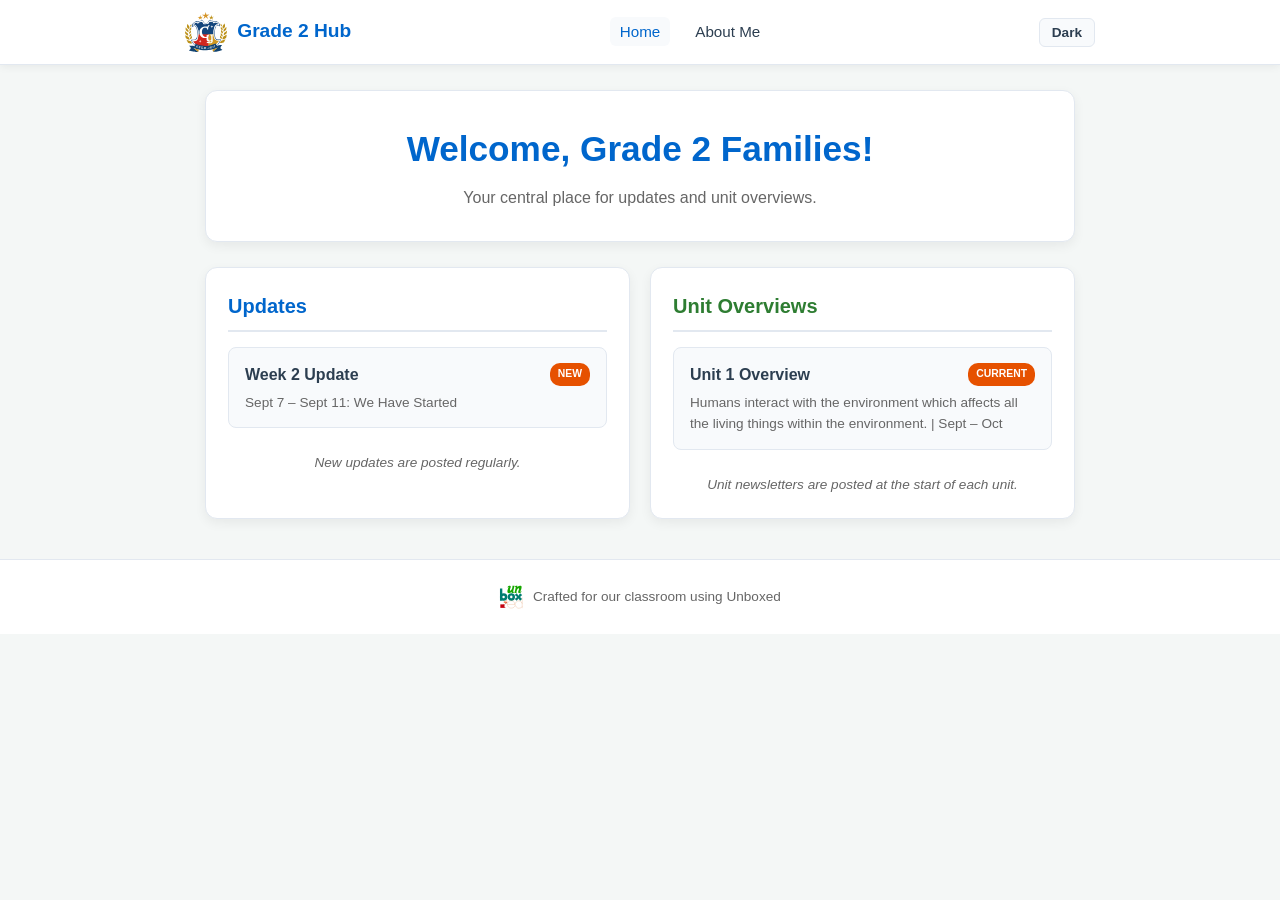
==== index.html @ 7b54907c "updated headers and footers" ====
<!DOCTYPE html>
<html lang="en">

<head>
    <meta charset="UTF-8">
    <meta name="viewport" content="width=device-width, initial-scale=1.0">
    <title>Grade 2 Parent Communication Hub</title>
    <style>
        /* =========================================================
           COLOR PALETTE & VARIABLES
           ========================================================= */
        :root {
            /* Light Theme Colors */
            --bg-color: #f4f7f6;
            --card-bg: #ffffff;
            --nav-bg: #ffffff;
            --text-color: #2c3e50;
            --subtext-color: #666666;
            --border-color: #e2e8f0;

            --weekly-color: #0066cc;
            --weekly-hover: #004999;
            --unit-color: #2e7d32;
            --unit-hover: #1b5e20;

            --button-bg: #f8fafc;
            --shadow-color: rgba(0, 0, 0, 0.06);
        }

        /* Dark Theme Colors */
        [data-theme="dark"] {
            --bg-color: #121212;
            --card-bg: #1e1e1e;
            --nav-bg: #1e1e1e;
            --text-color: #e0e0e0;
            --subtext-color: #a0a0a0;
            --border-color: #333333;

            --weekly-color: #4da6ff;
            --weekly-hover: #80c1ff;
            --unit-color: #66bb6a;
            --unit-hover: #81c784;

            --button-bg: #2a2a2a;
            --shadow-color: rgba(0, 0, 0, 0.4);
        }

        /* Global Reset */
        * {
            box-sizing: border-box;
            margin: 0;
            padding: 0;
            transition: background-color 0.3s ease, color 0.3s ease;
        }

        body {
            font-family: -apple-system, BlinkMacSystemFont, "Segoe UI", Roboto, Helvetica, Arial, sans-serif;
            background-color: var(--bg-color);
            color: var(--text-color);
            line-height: 1.6;
            padding-bottom: 40px;
        }

        /* =========================================================
           NAVIGATION BAR
           ========================================================= */
        .navbar {
            background-color: var(--nav-bg);
            border-bottom: 1px solid var(--border-color);
            position: sticky;
            top: 0;
            z-index: 1000;
            box-shadow: 0 2px 8px var(--shadow-color);
        }

        .nav-container {
            max-width: 950px;
            margin: 0 auto;
            padding: 12px 20px;
            display: flex;
            justify-content: space-between;
            align-items: center;
            flex-wrap: wrap;
            gap: 10px;
        }

        .nav-brand {
            font-weight: bold;
            font-size: 1.2rem;
            color: var(--weekly-color);
            text-decoration: none;
        }

        .nav-menu {
            display: flex;
            align-items: center;
            gap: 15px;
            list-style: none;
        }

        .nav-link {
            text-decoration: none;
            color: var(--text-color);
            font-weight: 500;
            font-size: 0.95rem;
            padding: 6px 10px;
            border-radius: 6px;
        }

        .nav-link:hover,
        .nav-link.active {
            color: var(--weekly-color);
            background-color: var(--button-bg);
        }

        .nav-controls {
            display: flex;
            align-items: center;
            gap: 10px;
        }

        /* Dark Mode Toggle Button */
        .theme-toggle-btn {
            background: var(--button-bg);
            border: 1px solid var(--border-color);
            color: var(--text-color);
            font-size: 0.85rem;
            font-weight: 600;
            padding: 6px 12px;
            border-radius: 6px;
            cursor: pointer;
            display: flex;
            align-items: center;
            justify-content: center;
        }

        .theme-toggle-btn:hover {
            border-color: var(--weekly-color);
        }

        /* Clean styling for Google Translate Dropdown */
        #google_translate_element select {
            background-color: var(--button-bg);
            color: var(--text-color);
            border: 1px solid var(--border-color);
            padding: 6px 8px;
            border-radius: 6px;
            font-size: 0.85rem;
            cursor: pointer;
        }

        /* =========================================================
           MAIN CONTAINER & HEADER
           ========================================================= */
        .container {
            max-width: 900px;
            margin: 25px auto 0;
            padding: 0 15px;
        }

        header {
            text-align: center;
            margin-bottom: 25px;
            padding: 30px 20px;
            background: var(--card-bg);
            border-radius: 12px;
            border: 1px solid var(--border-color);
            box-shadow: 0 4px 12px var(--shadow-color);
        }

        h1 {
            color: var(--weekly-color);
            font-size: 1.8rem;
            margin-bottom: 8px;
        }

        header p {
            color: var(--subtext-color);
            font-size: 1rem;
        }

        /* =========================================================
           SECTIONS GRID (Mobile Stacked / Desktop Side-by-Side)
           ========================================================= */
        .sections-grid {
            display: grid;
            grid-template-columns: 1fr;
            gap: 20px;
        }

        @media (min-width: 768px) {
            .sections-grid {
                grid-template-columns: 1fr 1fr;
            }

            h1 {
                font-size: 2.2rem;
            }
        }

        .section-card {
            background: var(--card-bg);
            padding: 22px;
            border-radius: 12px;
            border: 1px solid var(--border-color);
            box-shadow: 0 4px 12px var(--shadow-color);
        }

        .section-card h2 {
            font-size: 1.25rem;
            margin-bottom: 15px;
            padding-bottom: 8px;
            border-bottom: 2px solid var(--border-color);
        }

        .weekly-card h2 {
            color: var(--weekly-color);
        }

        .unit-card h2 {
            color: var(--unit-color);
        }

        .link-list {
            display: flex;
            flex-direction: column;
            gap: 12px;
        }

        .link-button {
            display: block;
            padding: 14px 16px;
            text-decoration: none;
            border-radius: 8px;
            border: 1px solid var(--border-color);
            background-color: var(--button-bg);
            color: var(--text-color);
        }

        .link-button:hover {
            transform: translateY(-2px);
            box-shadow: 0 4px 10px var(--shadow-color);
        }

        .weekly-card .link-button:hover {
            border-color: var(--weekly-color);
        }

        .unit-card .link-button:hover {
            border-color: var(--unit-color);
        }

        .link-title {
            font-weight: bold;
            font-size: 1rem;
            display: flex;
            justify-content: space-between;
            align-items: center;
        }

        .link-subtitle {
            font-size: 0.85rem;
            color: var(--subtext-color);
            display: block;
            margin-top: 4px;
        }

        /* Badges */
        .badge {
            background-color: #e65100;
            color: white;
            font-size: 0.65rem;
            font-weight: bold;
            padding: 3px 8px;
            border-radius: 10px;
            text-transform: uppercase;
        }

        .note {
            font-size: 0.85rem;
            color: var(--subtext-color);
            font-style: italic;
            text-align: center;
            margin-top: 12px;
        }
    
        .site-footer {
            text-align: center;
            margin-top: 40px;
            padding: 25px 20px;
            font-size: 0.85rem;
            color: var(--subtext-color);
            background-color: var(--card-bg);
            border-top: 1px solid var(--border-color);
            transition: background-color 0.3s ease, color 0.3s ease, border-color 0.3s ease;
        }

        .site-footer img {
            height: 24px;
            vertical-align: middle;
            margin-right: 6px;
        }
    </style>
</head>

<body>

    <!-- TOP NAVIGATION BAR -->
    <nav class="navbar">
        <div class="nav-container">
            <a href="index.html" class="nav-brand"><img src="/assets/GCIS_Logo.svg" alt="School Logo" style="height: 40px; vertical-align: middle; margin-right: 10px;">Grade 2 Hub</a>

            <ul class="nav-menu">
                <li><a href="index.html" class="nav-link active">Home</a></li>
                <li><a href="about.html" class="nav-link">About Me</a></li>
            </ul>

            <div class="nav-controls">
                <!-- Google Translate Dropdown Widget -->
                <div id="google_translate_element"></div>

                <!-- Dark Mode Toggle Button -->
                <button id="theme-toggle" class="theme-toggle-btn" aria-label="Toggle Dark Mode">Dark</button>
            </div>
        </div>
    </nav>

    <!-- MAIN CONTENT -->
    <div class="container">
        <header>
            <h1>Welcome, Grade 2 Families!</h1>
            <p>Your central place for updates and unit overviews.</p>
        </header>

        <div class="sections-grid">

            <!-- WEEKLY NEWSLETTERS -->
            <div class="section-card weekly-card">
                <h2>Updates</h2>
                <div class="link-list">

                    <a href="weekly/week-02/index.html" class="link-button">
                        <span class="link-title">Week 2 Update <span class="badge">NEW</span></span>
                        <span class="link-subtitle">Sept 7 – Sept 11: We Have Started</span>
                    </a>

                    <p class="note">New updates are posted regularly.</p>
                </div>
            </div>

            <!-- UNIT NEWSLETTERS -->
            <div class="section-card unit-card">
                <h2>Unit Overviews</h2>
                <div class="link-list">

                    <a href="units/unit-1/index.html" class="link-button">
                        <span class="link-title">Unit 1 Overview <span class="badge">CURRENT</span></span>
                        <span class="link-subtitle">Humans interact with the environment which affects all the living
                            things within the environment. | Sept – Oct</span>
                    </a>

                    <p class="note">Unit newsletters are posted at the start of each unit.</p>
                </div>
            </div>

        </div>
    </div>

    <!-- JAVASCRIPT FOR TRANSLATION AND DARK MODE TOGGLE -->
    <script type="text/javascript">
        function googleTranslateElementInit() {
            new google.translate.TranslateElement({
                pageLanguage: 'en',
                includedLanguages: 'zh-TW',
                layout: google.translate.TranslateElement.InlineLayout.SIMPLE
            }, 'google_translate_element');
        }
    </script>
    <script type="text/javascript"
        src="//translate.google.com/translate_a/element.js?cb=googleTranslateElementInit"></script>

    <script>
        const toggleBtn = document.getElementById('theme-toggle');
        const currentTheme = localStorage.getItem('theme');

        if (currentTheme === 'dark') {
            document.documentElement.setAttribute('data-theme', 'dark');
            toggleBtn.textContent = 'Light';
        }

        toggleBtn.addEventListener('click', () => {
            let theme = document.documentElement.getAttribute('data-theme');
            if (theme === 'dark') {
                document.documentElement.setAttribute('data-theme', 'light');
                localStorage.setItem('theme', 'light');
                toggleBtn.textContent = 'Dark';
            } else {
                document.documentElement.setAttribute('data-theme', 'dark');
                localStorage.setItem('theme', 'dark');
                toggleBtn.textContent = 'Light';
            }
        });
    </script>
    <footer class="site-footer">
        <img src="/assets/unboxed_logo.svg" alt="Unboxed Logo">
        <span>Crafted for our classroom using Unboxed</span>
    </footer>
</body>

</html>
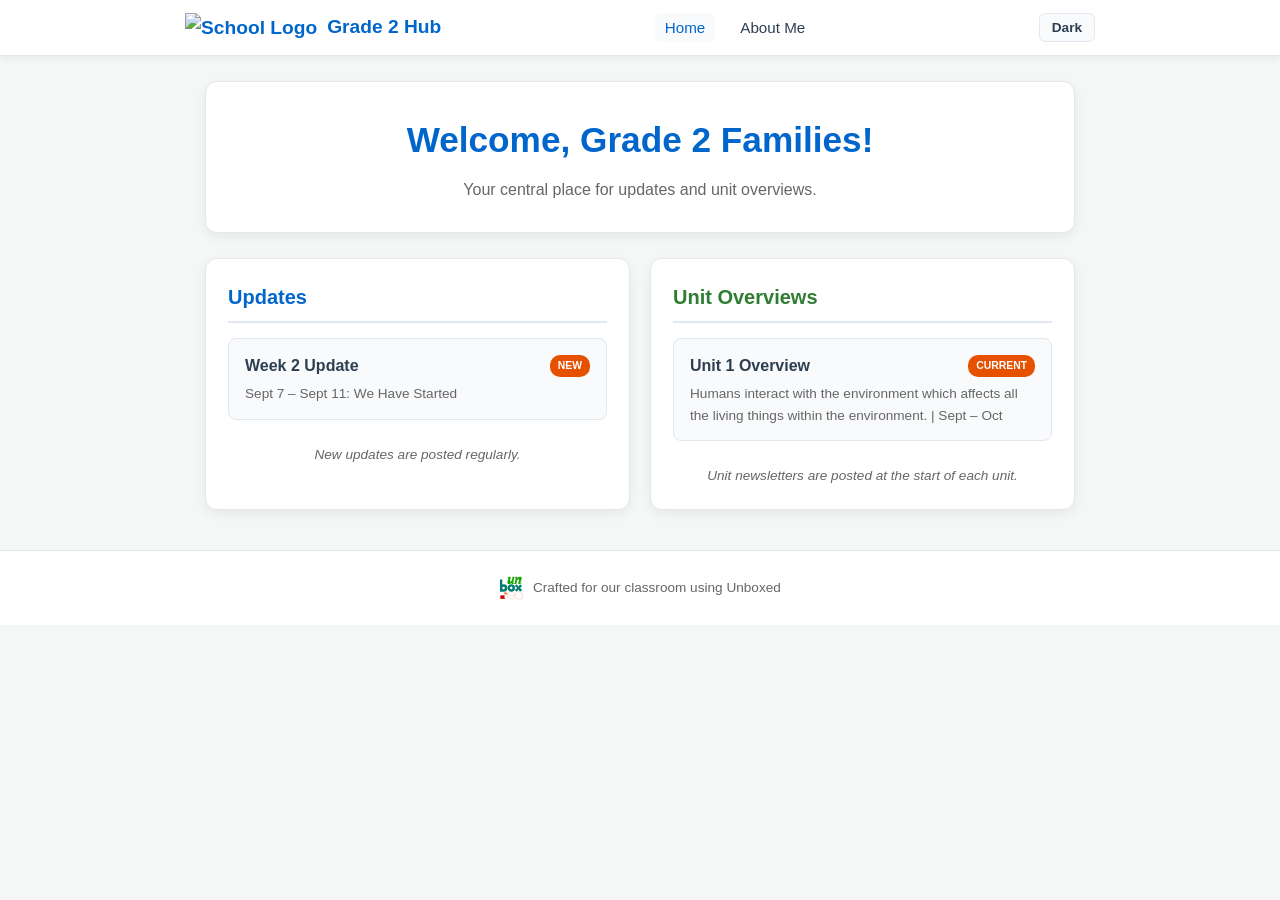
==== commit 928229bc: "updated html to include logos" ====
--- a/index.html
+++ b/index.html
@@ -308,7 +308,7 @@
     <!-- TOP NAVIGATION BAR -->
     <nav class="navbar">
         <div class="nav-container">
-            <a href="index.html" class="nav-brand"><img src="/assets/GCIS_Logo.svg" alt="School Logo" style="height: 40px; vertical-align: middle; margin-right: 10px;">Grade 2 Hub</a>
+            <a href="index.html" class="nav-brand"><img src="assets/GCIS_logo.svg" alt="School Logo" style="height: 40px; vertical-align: middle; margin-right: 10px;">Grade 2 Hub</a>
 
             <ul class="nav-menu">
                 <li><a href="index.html" class="nav-link active">Home</a></li>
@@ -401,8 +401,8 @@
             }
         });
     </script>
-    <footer class="site-footer">
-        <img src="/assets/unboxed_logo.svg" alt="Unboxed Logo">
+        <footer class="site-footer">
+        <img src="assets/unboxed_logo.svg" alt="Unboxed Logo">
         <span>Crafted for our classroom using Unboxed</span>
     </footer>
 </body>
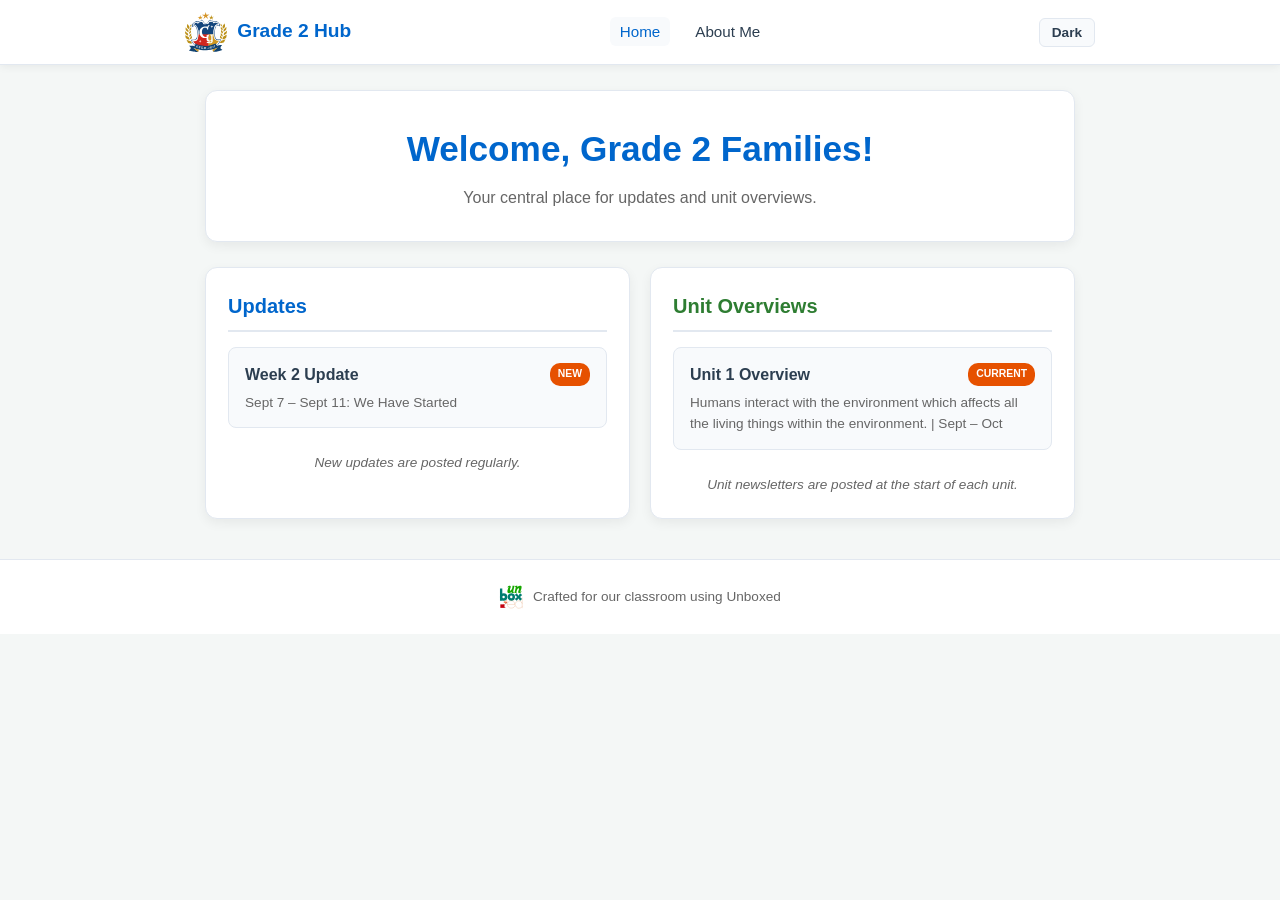
==== commit ef48637c: "added icon to tab" ====
--- a/index.html
+++ b/index.html
@@ -5,6 +5,7 @@
     <meta charset="UTF-8">
     <meta name="viewport" content="width=device-width, initial-scale=1.0">
     <title>Grade 2 Parent Communication Hub</title>
+    <link rel="icon" type="image/svg+xml" href="../../assets/GCIS_logo.svg">
     <style>
         /* =========================================================
            COLOR PALETTE & VARIABLES
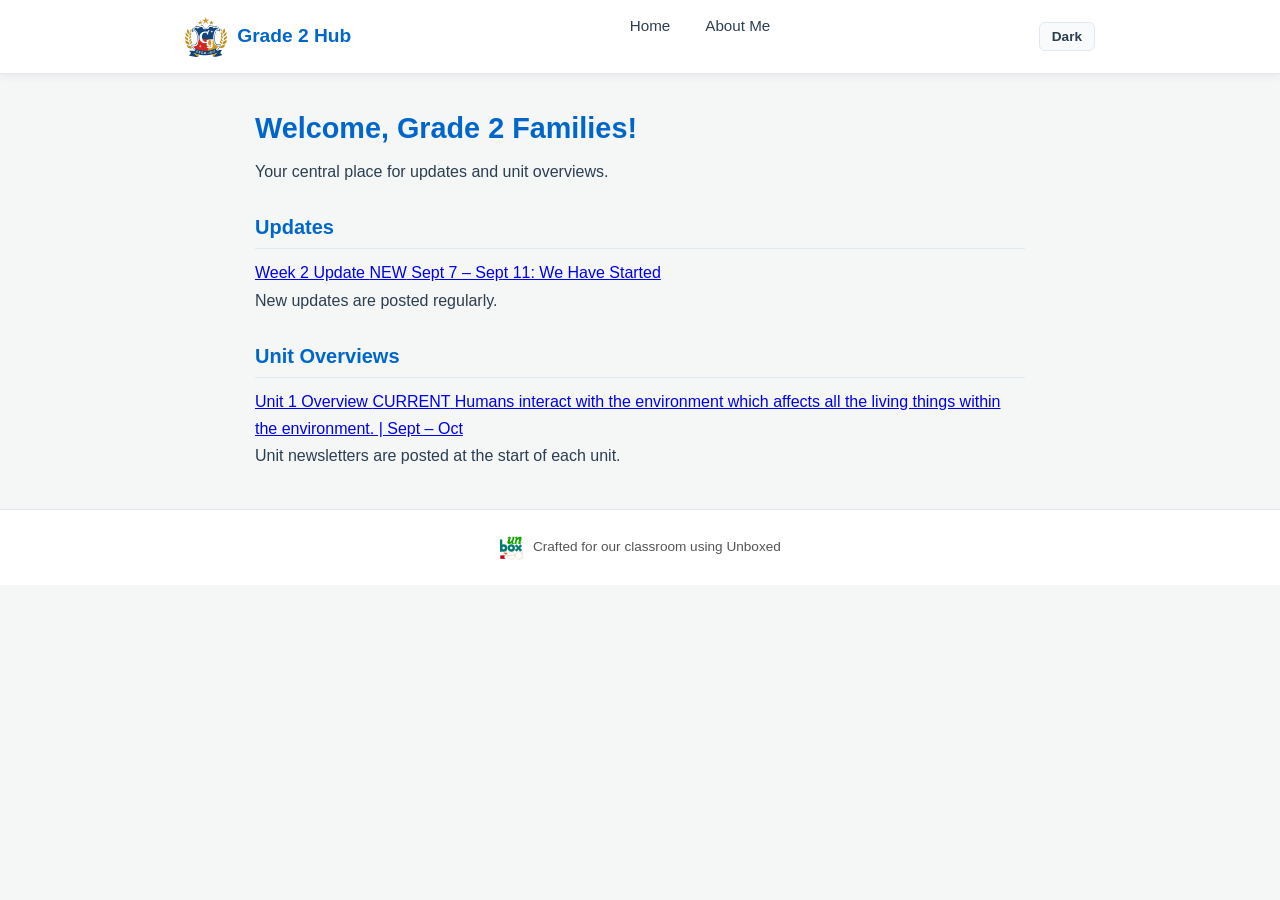
==== commit f9128664: "update style" ====
--- a/index.html
+++ b/index.html
@@ -6,302 +6,8 @@
     <meta name="viewport" content="width=device-width, initial-scale=1.0">
     <title>Grade 2 Parent Communication Hub</title>
     <link rel="icon" type="image/svg+xml" href="../../assets/GCIS_logo.svg">
-    <style>
-        /* =========================================================
-           COLOR PALETTE & VARIABLES
-           ========================================================= */
-        :root {
-            /* Light Theme Colors */
-            --bg-color: #f4f7f6;
-            --card-bg: #ffffff;
-            --nav-bg: #ffffff;
-            --text-color: #2c3e50;
-            --subtext-color: #666666;
-            --border-color: #e2e8f0;
-
-            --weekly-color: #0066cc;
-            --weekly-hover: #004999;
-            --unit-color: #2e7d32;
-            --unit-hover: #1b5e20;
-
-            --button-bg: #f8fafc;
-            --shadow-color: rgba(0, 0, 0, 0.06);
-        }
-
-        /* Dark Theme Colors */
-        [data-theme="dark"] {
-            --bg-color: #121212;
-            --card-bg: #1e1e1e;
-            --nav-bg: #1e1e1e;
-            --text-color: #e0e0e0;
-            --subtext-color: #a0a0a0;
-            --border-color: #333333;
-
-            --weekly-color: #4da6ff;
-            --weekly-hover: #80c1ff;
-            --unit-color: #66bb6a;
-            --unit-hover: #81c784;
-
-            --button-bg: #2a2a2a;
-            --shadow-color: rgba(0, 0, 0, 0.4);
-        }
-
-        /* Global Reset */
-        * {
-            box-sizing: border-box;
-            margin: 0;
-            padding: 0;
-            transition: background-color 0.3s ease, color 0.3s ease;
-        }
-
-        body {
-            font-family: -apple-system, BlinkMacSystemFont, "Segoe UI", Roboto, Helvetica, Arial, sans-serif;
-            background-color: var(--bg-color);
-            color: var(--text-color);
-            line-height: 1.6;
-            padding-bottom: 40px;
-        }
-
-        /* =========================================================
-           NAVIGATION BAR
-           ========================================================= */
-        .navbar {
-            background-color: var(--nav-bg);
-            border-bottom: 1px solid var(--border-color);
-            position: sticky;
-            top: 0;
-            z-index: 1000;
-            box-shadow: 0 2px 8px var(--shadow-color);
-        }
-
-        .nav-container {
-            max-width: 950px;
-            margin: 0 auto;
-            padding: 12px 20px;
-            display: flex;
-            justify-content: space-between;
-            align-items: center;
-            flex-wrap: wrap;
-            gap: 10px;
-        }
-
-        .nav-brand {
-            font-weight: bold;
-            font-size: 1.2rem;
-            color: var(--weekly-color);
-            text-decoration: none;
-        }
-
-        .nav-menu {
-            display: flex;
-            align-items: center;
-            gap: 15px;
-            list-style: none;
-        }
-
-        .nav-link {
-            text-decoration: none;
-            color: var(--text-color);
-            font-weight: 500;
-            font-size: 0.95rem;
-            padding: 6px 10px;
-            border-radius: 6px;
-        }
-
-        .nav-link:hover,
-        .nav-link.active {
-            color: var(--weekly-color);
-            background-color: var(--button-bg);
-        }
-
-        .nav-controls {
-            display: flex;
-            align-items: center;
-            gap: 10px;
-        }
-
-        /* Dark Mode Toggle Button */
-        .theme-toggle-btn {
-            background: var(--button-bg);
-            border: 1px solid var(--border-color);
-            color: var(--text-color);
-            font-size: 0.85rem;
-            font-weight: 600;
-            padding: 6px 12px;
-            border-radius: 6px;
-            cursor: pointer;
-            display: flex;
-            align-items: center;
-            justify-content: center;
-        }
-
-        .theme-toggle-btn:hover {
-            border-color: var(--weekly-color);
-        }
-
-        /* Clean styling for Google Translate Dropdown */
-        #google_translate_element select {
-            background-color: var(--button-bg);
-            color: var(--text-color);
-            border: 1px solid var(--border-color);
-            padding: 6px 8px;
-            border-radius: 6px;
-            font-size: 0.85rem;
-            cursor: pointer;
-        }
-
-        /* =========================================================
-           MAIN CONTAINER & HEADER
-           ========================================================= */
-        .container {
-            max-width: 900px;
-            margin: 25px auto 0;
-            padding: 0 15px;
-        }
-
-        header {
-            text-align: center;
-            margin-bottom: 25px;
-            padding: 30px 20px;
-            background: var(--card-bg);
-            border-radius: 12px;
-            border: 1px solid var(--border-color);
-            box-shadow: 0 4px 12px var(--shadow-color);
-        }
-
-        h1 {
-            color: var(--weekly-color);
-            font-size: 1.8rem;
-            margin-bottom: 8px;
-        }
-
-        header p {
-            color: var(--subtext-color);
-            font-size: 1rem;
-        }
-
-        /* =========================================================
-           SECTIONS GRID (Mobile Stacked / Desktop Side-by-Side)
-           ========================================================= */
-        .sections-grid {
-            display: grid;
-            grid-template-columns: 1fr;
-            gap: 20px;
-        }
-
-        @media (min-width: 768px) {
-            .sections-grid {
-                grid-template-columns: 1fr 1fr;
-            }
-
-            h1 {
-                font-size: 2.2rem;
-            }
-        }
-
-        .section-card {
-            background: var(--card-bg);
-            padding: 22px;
-            border-radius: 12px;
-            border: 1px solid var(--border-color);
-            box-shadow: 0 4px 12px var(--shadow-color);
-        }
-
-        .section-card h2 {
-            font-size: 1.25rem;
-            margin-bottom: 15px;
-            padding-bottom: 8px;
-            border-bottom: 2px solid var(--border-color);
-        }
-
-        .weekly-card h2 {
-            color: var(--weekly-color);
-        }
-
-        .unit-card h2 {
-            color: var(--unit-color);
-        }
-
-        .link-list {
-            display: flex;
-            flex-direction: column;
-            gap: 12px;
-        }
-
-        .link-button {
-            display: block;
-            padding: 14px 16px;
-            text-decoration: none;
-            border-radius: 8px;
-            border: 1px solid var(--border-color);
-            background-color: var(--button-bg);
-            color: var(--text-color);
-        }
-
-        .link-button:hover {
-            transform: translateY(-2px);
-            box-shadow: 0 4px 10px var(--shadow-color);
-        }
-
-        .weekly-card .link-button:hover {
-            border-color: var(--weekly-color);
-        }
-
-        .unit-card .link-button:hover {
-            border-color: var(--unit-color);
-        }
-
-        .link-title {
-            font-weight: bold;
-            font-size: 1rem;
-            display: flex;
-            justify-content: space-between;
-            align-items: center;
-        }
-
-        .link-subtitle {
-            font-size: 0.85rem;
-            color: var(--subtext-color);
-            display: block;
-            margin-top: 4px;
-        }
-
-        /* Badges */
-        .badge {
-            background-color: #e65100;
-            color: white;
-            font-size: 0.65rem;
-            font-weight: bold;
-            padding: 3px 8px;
-            border-radius: 10px;
-            text-transform: uppercase;
-        }
-
-        .note {
-            font-size: 0.85rem;
-            color: var(--subtext-color);
-            font-style: italic;
-            text-align: center;
-            margin-top: 12px;
-        }
-    
-        .site-footer {
-            text-align: center;
-            margin-top: 40px;
-            padding: 25px 20px;
-            font-size: 0.85rem;
-            color: var(--subtext-color);
-            background-color: var(--card-bg);
-            border-top: 1px solid var(--border-color);
-            transition: background-color 0.3s ease, color 0.3s ease, border-color 0.3s ease;
-        }
-
-        .site-footer img {
-            height: 24px;
-            vertical-align: middle;
-            margin-right: 6px;
-        }
-    </style>
+    <!-- LINK TO CENTRAL STYLESHEET -->
+    <link rel="stylesheet" href="../../assets/style.css">
 </head>
 
 <body>
@@ -380,6 +86,9 @@
     <script type="text/javascript"
         src="//translate.google.com/translate_a/element.js?cb=googleTranslateElementInit"></script>
 
+    <!-- LINK TO CENTRAL JAVASCRIPT -->
+    <script src="../../assets/main.js"></script>
+    
     <script>
         const toggleBtn = document.getElementById('theme-toggle');
         const currentTheme = localStorage.getItem('theme');
--- a/assets/style.css
+++ b/assets/style.css
@@ -0,0 +1,228 @@
+/* =========================================================
+   COLOR PALETTE & VARIABLES
+   ========================================================= */
+:root {
+    --bg-color: #f4f7f6;
+    --card-bg: #ffffff;
+    --nav-bg: #ffffff;
+    --text-color: #2c3e50;
+    --subtext-color: #555555;
+    --border-color: #e2e8f0;
+    --primary-color: #0066cc;
+    --primary-hover: #004999;
+    --button-bg: #f8fafc;
+    --shadow-color: rgba(0, 0, 0, 0.06);
+}
+
+[data-theme="dark"] {
+    --bg-color: #121212;
+    --card-bg: #1e1e1e;
+    --nav-bg: #1e1e1e;
+    --text-color: #e0e0e0;
+    --subtext-color: #b0b0b0;
+    --border-color: #333333;
+    --primary-color: #4da6ff;
+    --primary-hover: #80c1ff;
+    --button-bg: #2a2a2a;
+    --shadow-color: rgba(0, 0, 0, 0.4);
+}
+
+* {
+    box-sizing: border-box;
+    margin: 0;
+    padding: 0;
+    transition: background-color 0.3s ease, color 0.3s ease;
+}
+
+body {
+    font-family: -apple-system, BlinkMacSystemFont, "Segoe UI", Roboto, Helvetica, Arial, sans-serif;
+    background-color: var(--bg-color);
+    color: var(--text-color);
+    line-height: 1.7;
+    padding-bottom: 50px;
+}
+
+/* NAVIGATION BAR */
+.navbar {
+    background-color: var(--nav-bg);
+    border-bottom: 1px solid var(--border-color);
+    position: sticky;
+    top: 0;
+    z-index: 1000;
+    box-shadow: 0 2px 8px var(--shadow-color);
+}
+
+.nav-container {
+    max-width: 950px;
+    margin: 0 auto;
+    padding: 12px 20px;
+    display: flex;
+    justify-content: space-between;
+    align-items: center;
+    flex-wrap: wrap;
+    gap: 10px;
+}
+
+.nav-brand {
+    font-weight: bold;
+    font-size: 1.2rem;
+    color: var(--primary-color);
+    text-decoration: none;
+}
+
+.nav-menu {
+    display: flex;
+    align-items: center;
+    gap: 15px;
+    list-style: none;
+}
+
+.nav-link {
+    text-decoration: none;
+    color: var(--text-color);
+    font-weight: 500;
+    font-size: 0.95rem;
+    padding: 6px 10px;
+    border-radius: 6px;
+}
+
+.nav-link:hover {
+    color: var(--primary-color);
+    background-color: var(--button-bg);
+}
+
+.nav-controls {
+    display: flex;
+    align-items: center;
+    gap: 10px;
+}
+
+.theme-toggle-btn {
+    background: var(--button-bg);
+    border: 1px solid var(--border-color);
+    color: var(--text-color);
+    font-size: 0.85rem;
+    font-weight: 600;
+    padding: 6px 12px;
+    border-radius: 6px;
+    cursor: pointer;
+}
+
+.theme-toggle-btn:hover {
+    border-color: var(--primary-color);
+}
+
+#google_translate_element select {
+    background-color: var(--button-bg);
+    color: var(--text-color);
+    border: 1px solid var(--border-color);
+    padding: 6px 8px;
+    border-radius: 6px;
+    font-size: 0.85rem;
+    cursor: pointer;
+}
+
+/* CONTENT AREA */
+.container {
+    max-width: 800px;
+    margin: 30px auto 0;
+    padding: 0 15px;
+}
+
+.card {
+    background: var(--card-bg);
+    padding: 35px;
+    border-radius: 12px;
+    border: 1px solid var(--border-color);
+    box-shadow: 0 4px 12px var(--shadow-color);
+}
+
+.back-link {
+    display: inline-block;
+    margin-bottom: 20px;
+    color: var(--primary-color);
+    text-decoration: none;
+    font-weight: 500;
+    font-size: 0.9rem;
+}
+
+.back-link:hover {
+    text-decoration: underline;
+}
+
+h1 {
+    color: var(--primary-color);
+    font-size: 1.8rem;
+    margin-bottom: 5px;
+}
+
+.date-subtitle {
+    font-size: 0.95rem;
+    color: var(--subtext-color);
+    margin-bottom: 25px;
+    font-weight: 500;
+}
+
+h2 {
+    color: var(--primary-color);
+    font-size: 1.25rem;
+    margin-top: 25px;
+    margin-bottom: 10px;
+    padding-bottom: 4px;
+    border-bottom: 1px solid var(--border-color);
+}
+
+p {
+    margin-bottom: 16px;
+}
+
+ul {
+    margin-bottom: 16px;
+    padding-left: 20px;
+}
+
+li {
+    margin-bottom: 6px;
+}
+
+.site-footer {
+    text-align: center;
+    margin-top: 40px;
+    padding: 25px 20px;
+    font-size: 0.85rem;
+    color: var(--subtext-color);
+    background-color: var(--card-bg);
+    border-top: 1px solid var(--border-color);
+    transition: background-color 0.3s ease, color 0.3s ease, border-color 0.3s ease;
+}
+
+.site-footer img {
+    height: 24px;
+    vertical-align: middle;
+    margin-right: 6px;
+}
+
+/* DESKTOP & MOBILE RESPONSIVE IMAGE STYLES */
+.newsletter-img {
+    max-width: 100%;
+    height: auto;
+    border-radius: 8px;
+    margin: 16px 0;
+    display: block;
+    border: 1px solid var(--border-color);
+    cursor: pointer;
+    transition: all 0.3s ease-in-out;
+}
+
+@media (max-width: 600px) {
+    .newsletter-img {
+        max-width: 160px;
+        margin: 12px auto;
+        box-shadow: 0 2px 6px var(--shadow-color);
+    }
+
+    .newsletter-img.expanded {
+        max-width: 100%;
+        margin: 16px 0;
+    }
+}
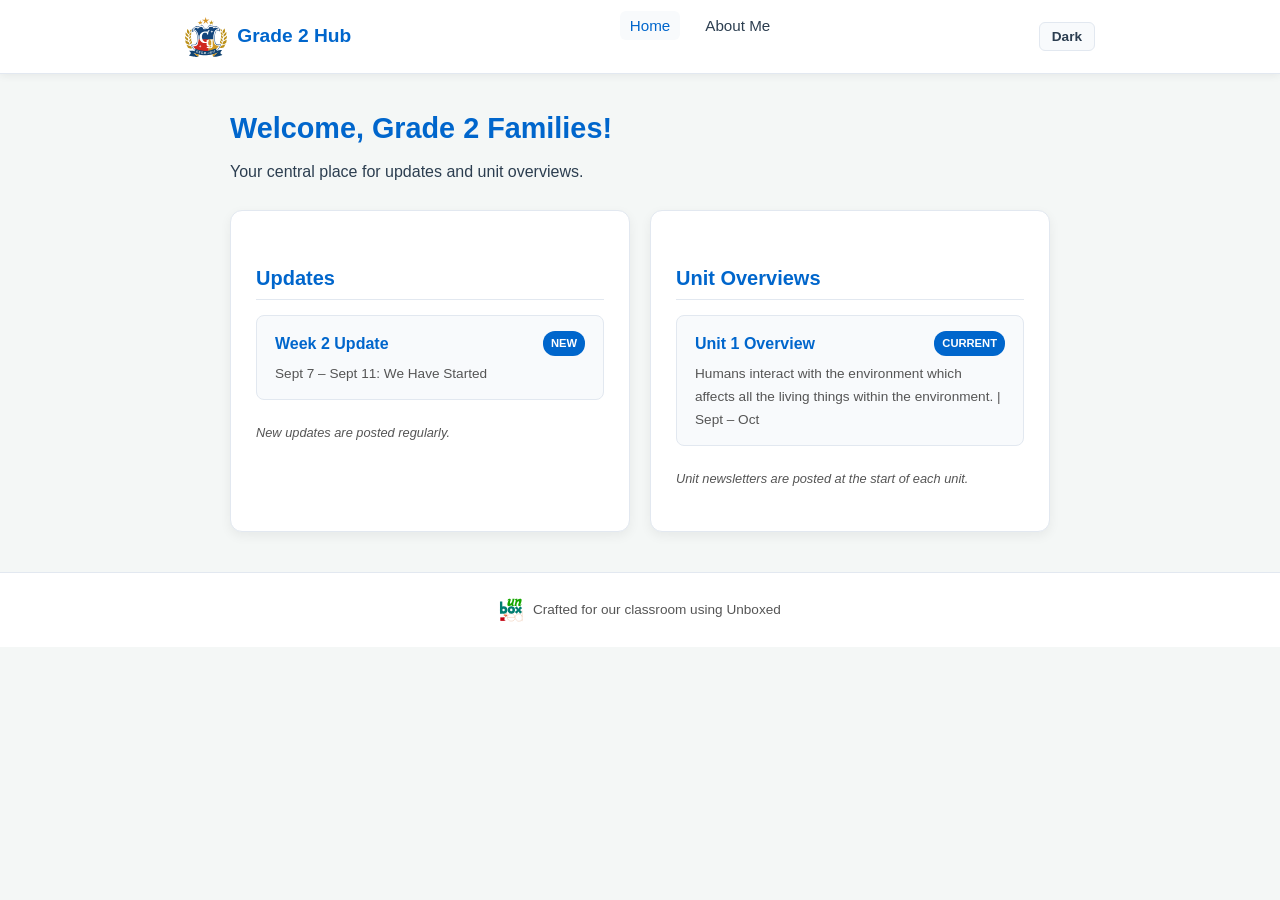
==== commit 7820957a: "fix light/dark button" ====
--- a/index.html
+++ b/index.html
@@ -5,9 +5,9 @@
     <meta charset="UTF-8">
     <meta name="viewport" content="width=device-width, initial-scale=1.0">
     <title>Grade 2 Parent Communication Hub</title>
-    <link rel="icon" type="image/svg+xml" href="../../assets/GCIS_logo.svg">
+    <link rel="icon" type="image/svg+xml" href="assets/GCIS_logo.svg">
     <!-- LINK TO CENTRAL STYLESHEET -->
-    <link rel="stylesheet" href="../../assets/style.css">
+    <link rel="stylesheet" href="assets/style.css">
 </head>
 
 <body>
@@ -87,30 +87,8 @@
         src="//translate.google.com/translate_a/element.js?cb=googleTranslateElementInit"></script>
 
     <!-- LINK TO CENTRAL JAVASCRIPT -->
-    <script src="../../assets/main.js"></script>
-    
-    <script>
-        const toggleBtn = document.getElementById('theme-toggle');
-        const currentTheme = localStorage.getItem('theme');
+    <script src="assets/main.js"></script>
 
-        if (currentTheme === 'dark') {
-            document.documentElement.setAttribute('data-theme', 'dark');
-            toggleBtn.textContent = 'Light';
-        }
-
-        toggleBtn.addEventListener('click', () => {
-            let theme = document.documentElement.getAttribute('data-theme');
-            if (theme === 'dark') {
-                document.documentElement.setAttribute('data-theme', 'light');
-                localStorage.setItem('theme', 'light');
-                toggleBtn.textContent = 'Dark';
-            } else {
-                document.documentElement.setAttribute('data-theme', 'dark');
-                localStorage.setItem('theme', 'dark');
-                toggleBtn.textContent = 'Light';
-            }
-        });
-    </script>
         <footer class="site-footer">
         <img src="assets/unboxed_logo.svg" alt="Unboxed Logo">
         <span>Crafted for our classroom using Unboxed</span>
--- a/assets/style.css
+++ b/assets/style.css
@@ -86,7 +86,8 @@
     border-radius: 6px;
 }
 
-.nav-link:hover {
+.nav-link:hover,
+.nav-link.active {
     color: var(--primary-color);
     background-color: var(--button-bg);
 }
@@ -122,11 +123,15 @@
     cursor: pointer;
 }
 
-/* CONTENT AREA */
+/* MAIN CONTAINER & CARDS */
 .container {
-    max-width: 800px;
+    max-width: 850px;
     margin: 30px auto 0;
     padding: 0 15px;
+}
+
+header {
+    margin-bottom: 25px;
 }
 
 .card {
@@ -156,10 +161,11 @@
     margin-bottom: 5px;
 }
 
+.subtitle,
 .date-subtitle {
     font-size: 0.95rem;
     color: var(--subtext-color);
-    margin-bottom: 25px;
+    margin-bottom: 20px;
     font-weight: 500;
 }
 
@@ -172,6 +178,13 @@
     border-bottom: 1px solid var(--border-color);
 }
 
+h3 {
+    color: var(--text-color);
+    font-size: 1.05rem;
+    margin-top: 18px;
+    margin-bottom: 8px;
+}
+
 p {
     margin-bottom: 16px;
 }
@@ -185,6 +198,155 @@
     margin-bottom: 6px;
 }
 
+/* HUB PAGE GRID & CARDS */
+.sections-grid {
+    display: grid;
+    grid-template-columns: repeat(auto-fit, minmax(320px, 1fr));
+    gap: 20px;
+    margin-top: 20px;
+}
+
+.section-card {
+    background: var(--card-bg);
+    padding: 25px;
+    border-radius: 12px;
+    border: 1px solid var(--border-color);
+    box-shadow: 0 4px 12px var(--shadow-color);
+}
+
+.link-list {
+    display: flex;
+    flex-direction: column;
+    gap: 12px;
+    margin-top: 15px;
+}
+
+.link-button {
+    display: block;
+    padding: 14px 18px;
+    background: var(--button-bg);
+    border: 1px solid var(--border-color);
+    border-radius: 8px;
+    text-decoration: none;
+    color: var(--text-color);
+    transition: all 0.2s ease;
+}
+
+.link-button:hover {
+    border-color: var(--primary-color);
+    transform: translateY(-2px);
+    box-shadow: 0 4px 10px var(--shadow-color);
+}
+
+.link-title {
+    display: flex;
+    justify-content: space-between;
+    align-items: center;
+    font-weight: 600;
+    font-size: 1rem;
+    color: var(--primary-color);
+}
+
+.link-subtitle {
+    display: block;
+    font-size: 0.85rem;
+    color: var(--subtext-color);
+    margin-top: 4px;
+}
+
+.note {
+    font-size: 0.8rem;
+    color: var(--subtext-color);
+    margin-top: 10px;
+    font-style: italic;
+}
+
+.badge {
+    display: inline-block;
+    font-size: 0.7rem;
+    font-weight: 700;
+    padding: 3px 8px;
+    border-radius: 12px;
+    text-transform: uppercase;
+    background-color: var(--primary-color);
+    color: #ffffff;
+}
+
+/* UNIT PAGE SPECIAL BOXES */
+.central-idea-box {
+    background-color: var(--button-bg);
+    border-left: 4px solid var(--primary-color);
+    padding: 16px 20px;
+    border-radius: 6px;
+    margin: 20px 0;
+    font-size: 1.05rem;
+}
+
+.tldr-box {
+    background-color: var(--button-bg);
+    border: 1px solid var(--border-color);
+    border-radius: 10px;
+    padding: 20px;
+    margin: 20px 0 30px 0;
+}
+
+.tldr-title {
+    font-size: 1.1rem;
+    font-weight: 700;
+    color: var(--primary-color);
+    margin-bottom: 12px;
+}
+
+.tldr-list {
+    margin-bottom: 0;
+    padding-left: 20px;
+}
+
+.tldr-list li {
+    margin-bottom: 8px;
+}
+
+/* ROADMAP GRID (UNIT PAGE) */
+.roadmap-grid {
+    display: grid;
+    grid-template-columns: repeat(auto-fit, minmax(240px, 1fr));
+    gap: 15px;
+    margin: 20px 0 30px 0;
+}
+
+.roadmap-step {
+    background: var(--button-bg);
+    border: 1px solid var(--border-color);
+    border-radius: 8px;
+    padding: 15px;
+}
+
+.step-week {
+    font-size: 0.75rem;
+    font-weight: 700;
+    text-transform: uppercase;
+    color: var(--primary-color);
+    margin-bottom: 4px;
+}
+
+.step-title {
+    font-weight: 600;
+    font-size: 0.95rem;
+    margin-bottom: 6px;
+}
+
+.step-desc {
+    font-size: 0.85rem;
+    color: var(--subtext-color);
+    line-height: 1.4;
+}
+
+.inline-link {
+    color: var(--primary-color);
+    text-decoration: underline;
+}
+
+/* FOOTER & RESPONSIVE IMAGES */
 .site-footer {
     text-align: center;
     margin-top: 40px;
@@ -193,7 +355,6 @@
     color: var(--subtext-color);
     background-color: var(--card-bg);
     border-top: 1px solid var(--border-color);
-    transition: background-color 0.3s ease, color 0.3s ease, border-color 0.3s ease;
 }
 
 .site-footer img {
@@ -202,7 +363,6 @@
     margin-right: 6px;
 }
 
-/* DESKTOP & MOBILE RESPONSIVE IMAGE STYLES */
 .newsletter-img {
     max-width: 100%;
     height: auto;
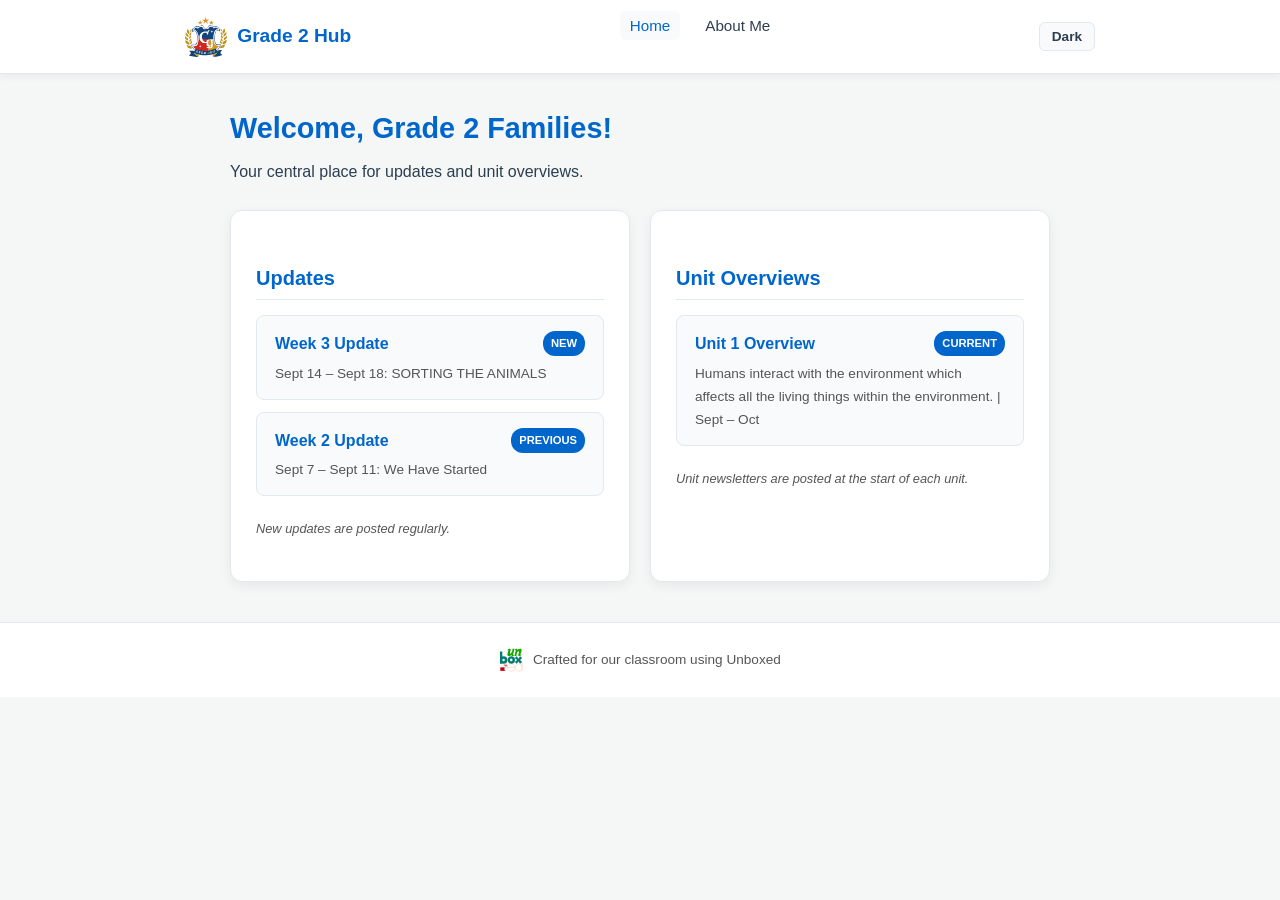
==== commit 14fded8c: "ADDED W3 NEWSLETTER" ====
--- a/index.html
+++ b/index.html
@@ -46,8 +46,13 @@
                 <h2>Updates</h2>
                 <div class="link-list">
 
+                    <a href="weekly/week-03/" class="link-button">
+                        <span class="link-title">Week 3 Update <span class="badge">NEW</span></span>
+                        <span class="link-subtitle">Sept 14 – Sept 18: SORTING THE ANIMALS</span>
+                    </a>
+
                     <a href="weekly/week-02/index.html" class="link-button">
-                        <span class="link-title">Week 2 Update <span class="badge">NEW</span></span>
+                        <span class="link-title">Week 2 Update <span class="badge">PREVIOUS</span></span>
                         <span class="link-subtitle">Sept 7 – Sept 11: We Have Started</span>
                     </a>
 
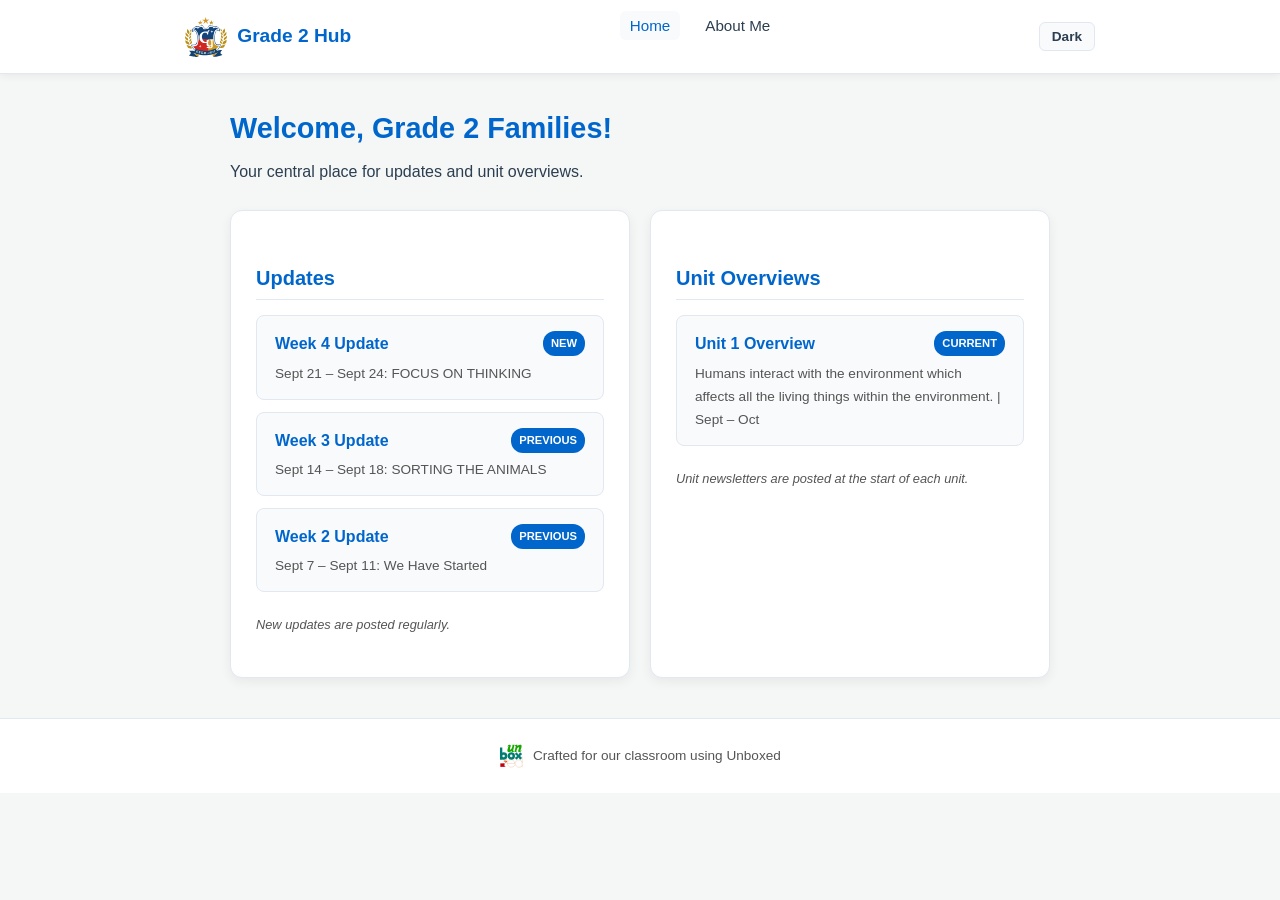
==== commit b0a5338f: "WEEK 4 NEWSLETTER UPLOADED" ====
--- a/index.html
+++ b/index.html
@@ -45,9 +45,14 @@
             <div class="section-card weekly-card">
                 <h2>Updates</h2>
                 <div class="link-list">
+                
+                    <a href="weekly/week-04/" class="link-button">
+                        <span class="link-title">Week 4 Update <span class="badge">NEW</span></span>
+                        <span class="link-subtitle">Sept 21 – Sept 24: FOCUS ON THINKING</span>
+                    </a>
 
                     <a href="weekly/week-03/" class="link-button">
-                        <span class="link-title">Week 3 Update <span class="badge">NEW</span></span>
+                        <span class="link-title">Week 3 Update <span class="badge">PREVIOUS</span></span>
                         <span class="link-subtitle">Sept 14 – Sept 18: SORTING THE ANIMALS</span>
                     </a>
 
